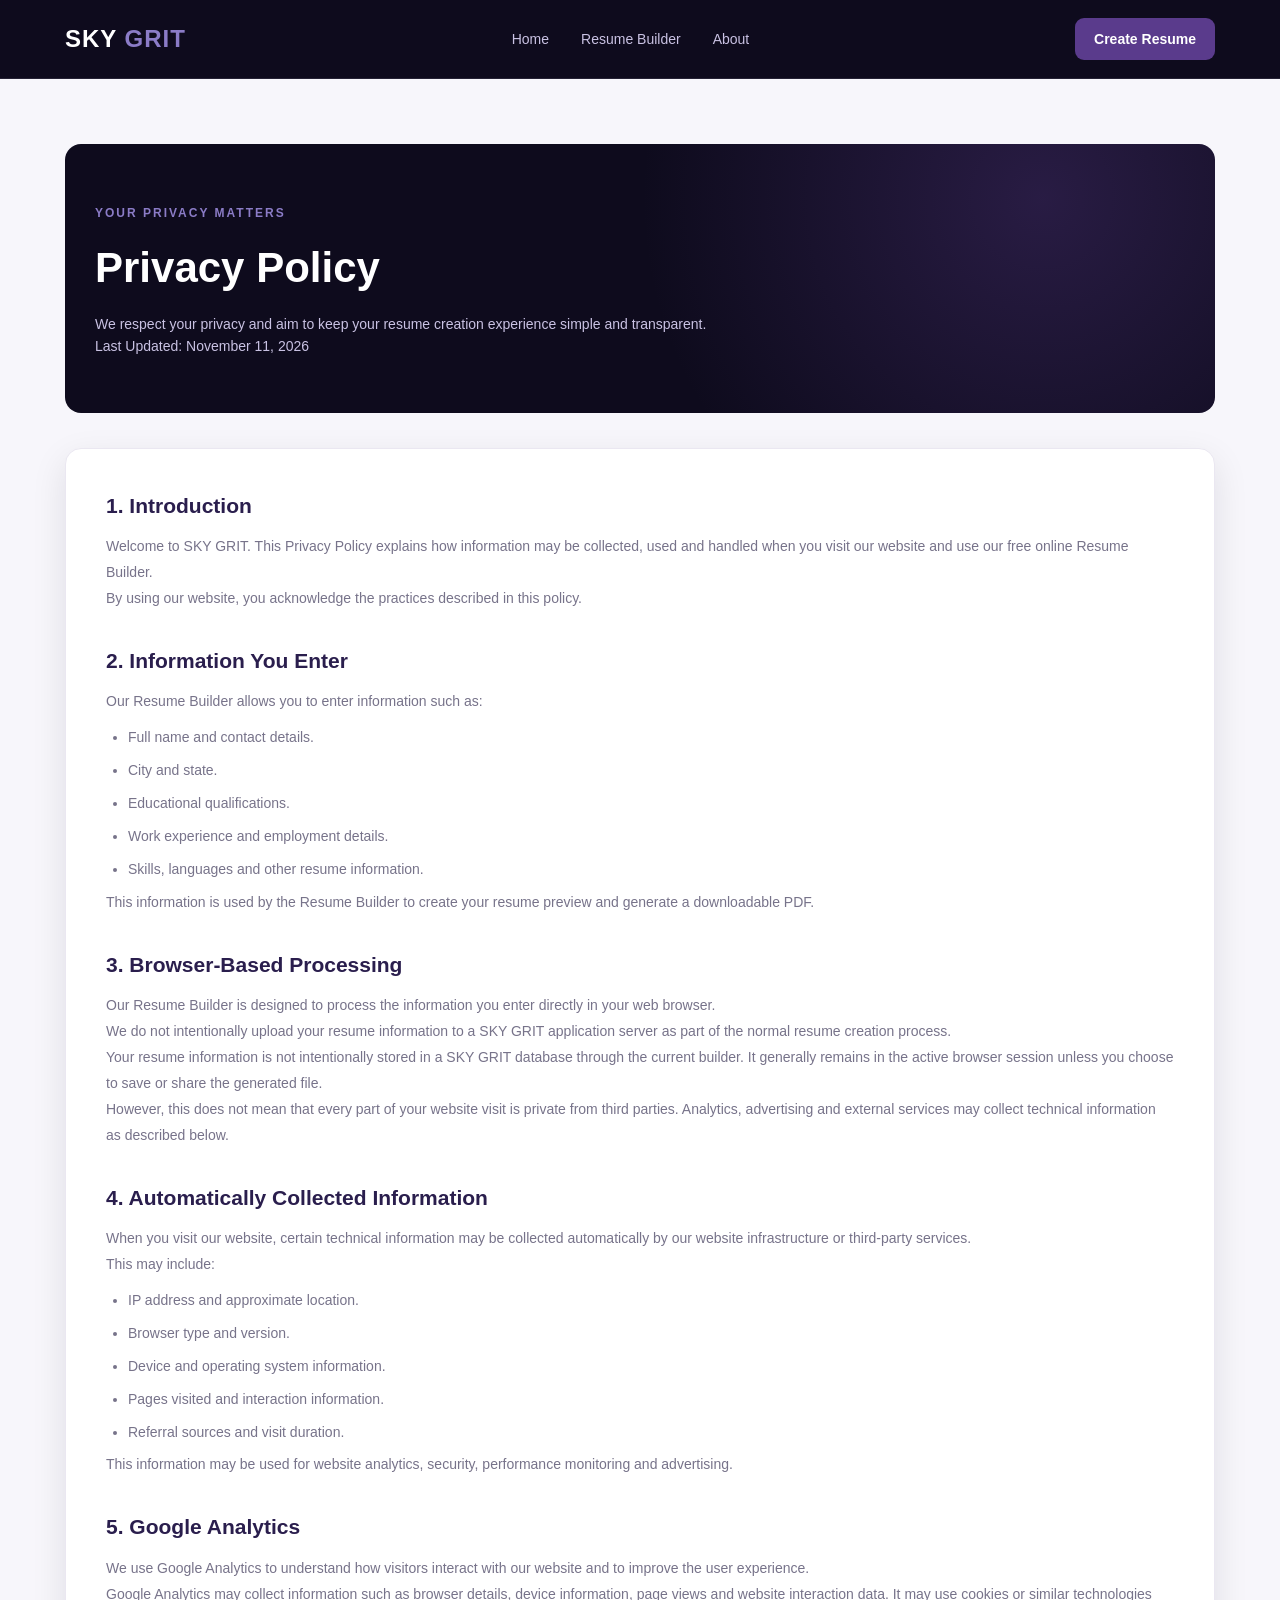
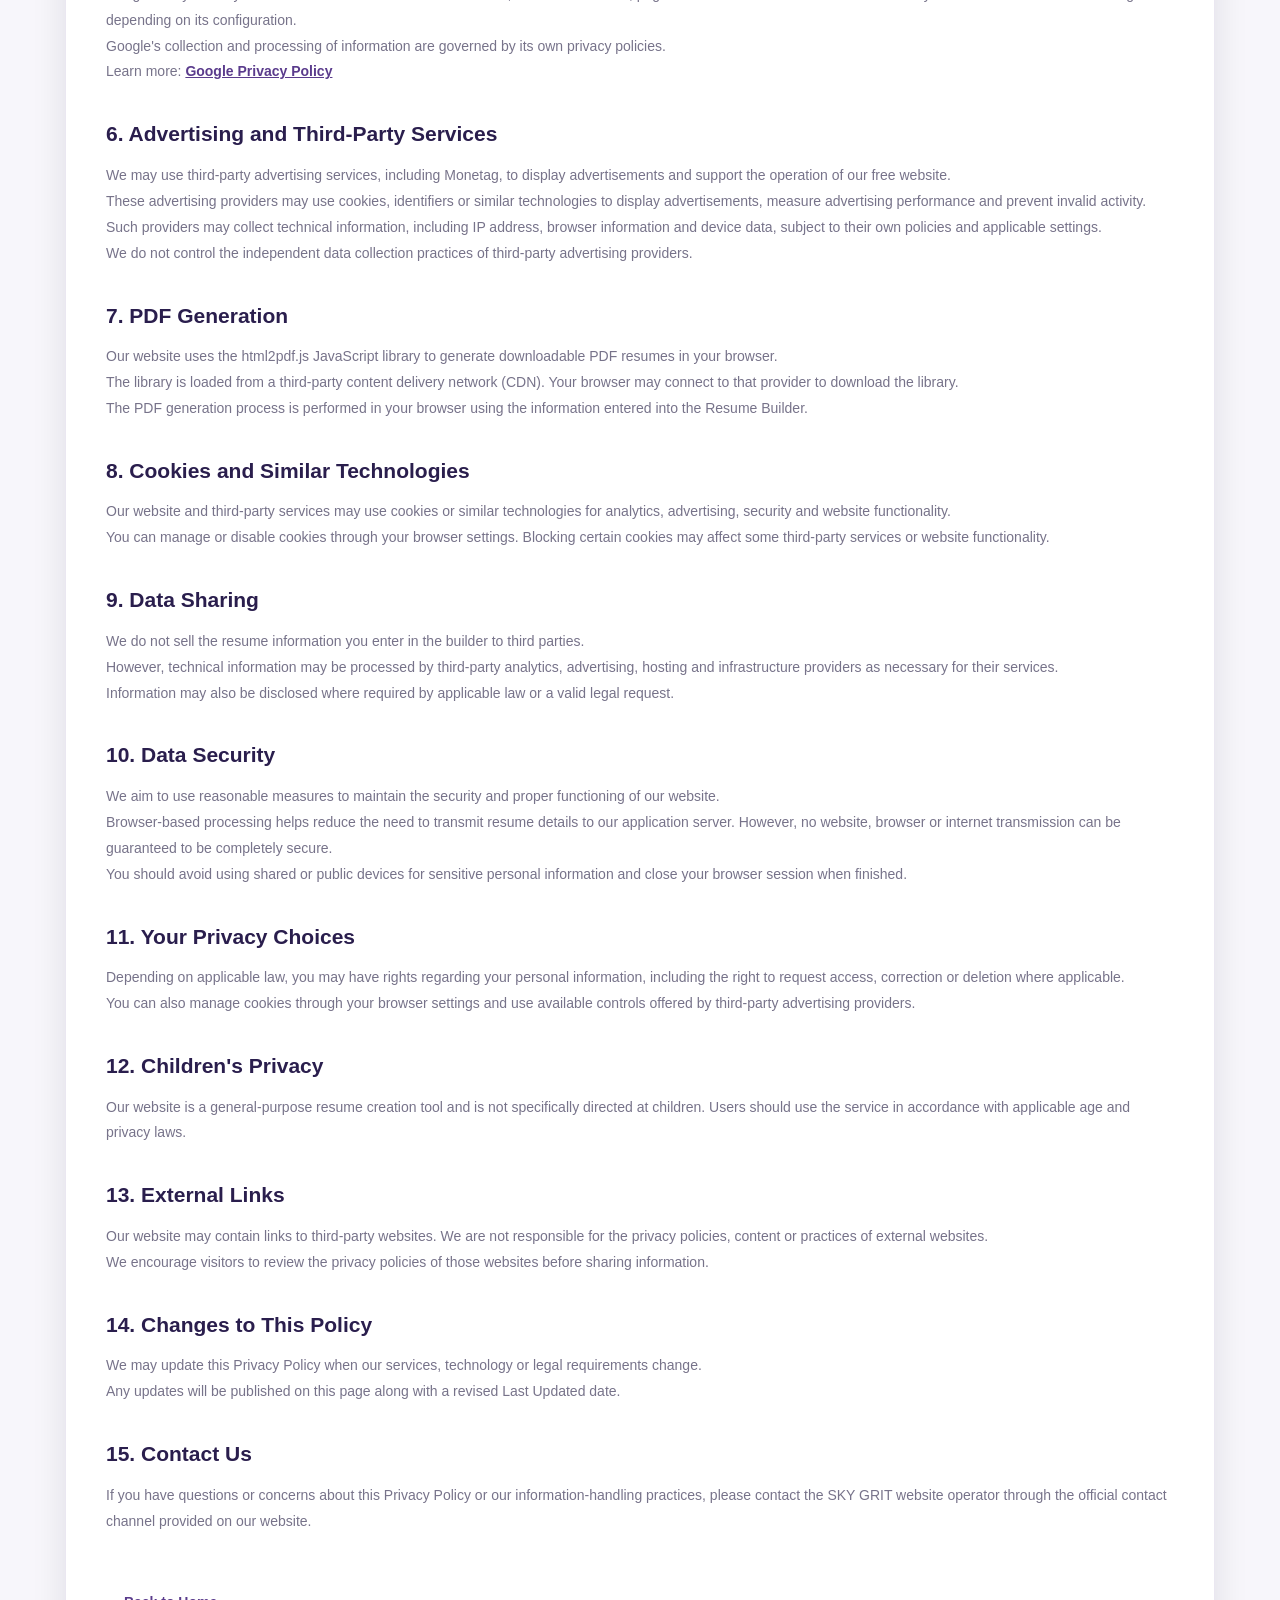
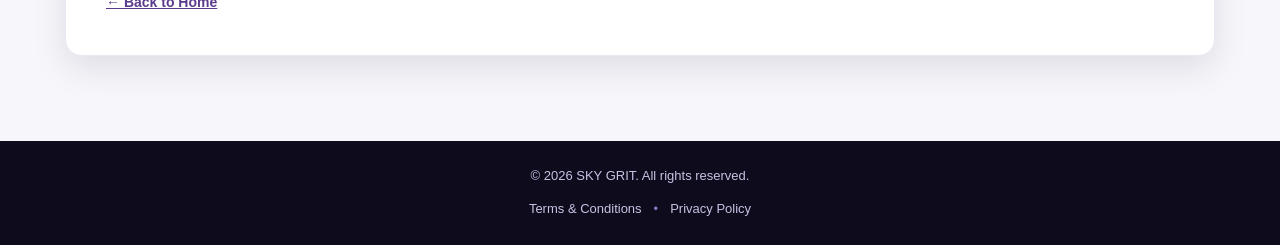
==== privacy.html @ 8a8e9490 "Make work experience optional and add legal pages" ====
<!DOCTYPE html>
<html lang="en">

<head>
    <meta charset="UTF-8">
    <meta name="viewport" content="width=device-width, initial-scale=1.0">

    <meta name="theme-color" content="#0E0B1D">

    <title>Privacy Policy | SKY GRIT Resume Builder</title>

    <meta name="description"
        content="Learn how SKY GRIT handles personal information, browser-based resume creation, analytics and advertising.">

    <link rel="stylesheet" href="style.css">
</head>

<body>

    <!-- Google Analytics -->
    <script async src="https://www.googletagmanager.com/gtag/js?id=G-S77244YH08"></script>
    <script>
        window.dataLayer = window.dataLayer || [];

        function gtag() {
            dataLayer.push(arguments);
        }

        gtag('js', new Date());
        gtag('config', 'G-S77244YH08');
    </script>

    <!-- Navigation -->
    <header class="navbar">

        <div class="container nav-content">

            <a href="index.html" class="logo">
                SKY <span>GRIT</span>
            </a>

            <nav>
                <a href="index.html#home">Home</a>
                <a href="index.html#builder">Resume Builder</a>
                <a href="index.html#about">About</a>
            </nav>

            <a href="index.html#builder" class="nav-button">
                Create Resume
            </a>

        </div>

    </header>

    <main class="legal-page">

        <div class="container">

            <div class="legal-header">

                <span class="eyebrow">YOUR PRIVACY MATTERS</span>

                <h1>Privacy Policy</h1>

                <p>
                    We respect your privacy and aim to keep
                    your resume creation experience simple
                    and transparent.
                </p>

                <p>Last Updated: November 11, 2026</p>

            </div>

            <div class="legal-content">

                <section>
                    <h2>1. Introduction</h2>

                    <p>
                        Welcome to SKY GRIT. This Privacy Policy
                        explains how information may be collected,
                        used and handled when you visit our website
                        and use our free online Resume Builder.
                    </p>

                    <p>
                        By using our website, you acknowledge
                        the practices described in this policy.
                    </p>
                </section>

                <section>
                    <h2>2. Information You Enter</h2>

                    <p>
                        Our Resume Builder allows you to enter
                        information such as:
                    </p>

                    <ul>
                        <li>Full name and contact details.</li>
                        <li>City and state.</li>
                        <li>Educational qualifications.</li>
                        <li>Work experience and employment details.</li>
                        <li>Skills, languages and other resume information.</li>
                    </ul>

                    <p>
                        This information is used by the Resume
                        Builder to create your resume preview
                        and generate a downloadable PDF.
                    </p>
                </section>

                <section>
                    <h2>3. Browser-Based Processing</h2>

                    <p>
                        Our Resume Builder is designed to process
                        the information you enter directly in
                        your web browser.
                    </p>

                    <p>
                        We do not intentionally upload your
                        resume information to a SKY GRIT
                        application server as part of the
                        normal resume creation process.
                    </p>

                    <p>
                        Your resume information is not
                        intentionally stored in a SKY GRIT
                        database through the current builder.
                        It generally remains in the active
                        browser session unless you choose
                        to save or share the generated file.
                    </p>

                    <p>
                        However, this does not mean that every
                        part of your website visit is private
                        from third parties. Analytics,
                        advertising and external services may
                        collect technical information as
                        described below.
                    </p>
                </section>

                <section>
                    <h2>4. Automatically Collected Information</h2>

                    <p>
                        When you visit our website, certain
                        technical information may be collected
                        automatically by our website infrastructure
                        or third-party services.
                    </p>

                    <p>This may include:</p>

                    <ul>
                        <li>IP address and approximate location.</li>
                        <li>Browser type and version.</li>
                        <li>Device and operating system information.</li>
                        <li>Pages visited and interaction information.</li>
                        <li>Referral sources and visit duration.</li>
                    </ul>

                    <p>
                        This information may be used for
                        website analytics, security,
                        performance monitoring and advertising.
                    </p>
                </section>

                <section>
                    <h2>5. Google Analytics</h2>

                    <p>
                        We use Google Analytics to understand
                        how visitors interact with our website
                        and to improve the user experience.
                    </p>

                    <p>
                        Google Analytics may collect information
                        such as browser details, device
                        information, page views and website
                        interaction data. It may use cookies
                        or similar technologies depending on
                        its configuration.
                    </p>

                    <p>
                        Google's collection and processing of
                        information are governed by its own
                        privacy policies.
                    </p>

                    <p>
                        Learn more:
                        <a href="https://policies.google.com/privacy"
                           target="_blank"
                           rel="noopener noreferrer">
                            Google Privacy Policy
                        </a>
                    </p>
                </section>

                <section>
                    <h2>6. Advertising and Third-Party Services</h2>

                    <p>
                        We may use third-party advertising
                        services, including Monetag, to display
                        advertisements and support the operation
                        of our free website.
                    </p>

                    <p>
                        These advertising providers may use
                        cookies, identifiers or similar
                        technologies to display advertisements,
                        measure advertising performance and
                        prevent invalid activity.
                    </p>

                    <p>
                        Such providers may collect technical
                        information, including IP address,
                        browser information and device data,
                        subject to their own policies and
                        applicable settings.
                    </p>

                    <p>
                        We do not control the independent
                        data collection practices of
                        third-party advertising providers.
                    </p>
                </section>

                <section>
                    <h2>7. PDF Generation</h2>

                    <p>
                        Our website uses the html2pdf.js
                        JavaScript library to generate
                        downloadable PDF resumes in your
                        browser.
                    </p>

                    <p>
                        The library is loaded from a
                        third-party content delivery network
                        (CDN). Your browser may connect to
                        that provider to download the library.
                    </p>

                    <p>
                        The PDF generation process is
                        performed in your browser using
                        the information entered into the
                        Resume Builder.
                    </p>
                </section>

                <section>
                    <h2>8. Cookies and Similar Technologies</h2>

                    <p>
                        Our website and third-party services
                        may use cookies or similar technologies
                        for analytics, advertising, security
                        and website functionality.
                    </p>

                    <p>
                        You can manage or disable cookies
                        through your browser settings.
                        Blocking certain cookies may affect
                        some third-party services or website
                        functionality.
                    </p>
                </section>

                <section>
                    <h2>9. Data Sharing</h2>

                    <p>
                        We do not sell the resume information
                        you enter in the builder to third
                        parties.
                    </p>

                    <p>
                        However, technical information may
                        be processed by third-party analytics,
                        advertising, hosting and infrastructure
                        providers as necessary for their
                        services.
                    </p>

                    <p>
                        Information may also be disclosed
                        where required by applicable law
                        or a valid legal request.
                    </p>
                </section>

                <section>
                    <h2>10. Data Security</h2>

                    <p>
                        We aim to use reasonable measures
                        to maintain the security and proper
                        functioning of our website.
                    </p>

                    <p>
                        Browser-based processing helps
                        reduce the need to transmit resume
                        details to our application server.
                        However, no website, browser or
                        internet transmission can be
                        guaranteed to be completely secure.
                    </p>

                    <p>
                        You should avoid using shared or
                        public devices for sensitive personal
                        information and close your browser
                        session when finished.
                    </p>
                </section>

                <section>
                    <h2>11. Your Privacy Choices</h2>

                    <p>
                        Depending on applicable law, you
                        may have rights regarding your
                        personal information, including
                        the right to request access,
                        correction or deletion where
                        applicable.
                    </p>

                    <p>
                        You can also manage cookies
                        through your browser settings
                        and use available controls offered
                        by third-party advertising providers.
                    </p>
                </section>

                <section>
                    <h2>12. Children's Privacy</h2>

                    <p>
                        Our website is a general-purpose
                        resume creation tool and is not
                        specifically directed at children.
                        Users should use the service in
                        accordance with applicable age
                        and privacy laws.
                    </p>
                </section>

                <section>
                    <h2>13. External Links</h2>

                    <p>
                        Our website may contain links to
                        third-party websites. We are not
                        responsible for the privacy policies,
                        content or practices of external
                        websites.
                    </p>

                    <p>
                        We encourage visitors to review
                        the privacy policies of those
                        websites before sharing information.
                    </p>
                </section>

                <section>
                    <h2>14. Changes to This Policy</h2>

                    <p>
                        We may update this Privacy Policy
                        when our services, technology or
                        legal requirements change.
                    </p>

                    <p>
                        Any updates will be published
                        on this page along with a revised
                        Last Updated date.
                    </p>
                </section>

                <section>
                    <h2>15. Contact Us</h2>

                    <p>
                        If you have questions or concerns
                        about this Privacy Policy or
                        our information-handling practices,
                        please contact the SKY GRIT
                        website operator through the
                        official contact channel provided
                        on our website.
                    </p>
                </section>

                <a href="index.html" class="legal-back">
                    ← Back to Home
                </a>

            </div>

        </div>

    </main>

    <!-- Footer -->
    <footer class="footer">

        <div class="container">

            <p>© 2026 SKY GRIT. All rights reserved.</p>

            <div class="footer-links">
                <a href="terms.html">Terms & Conditions</a>
                <span>•</span>
                <a href="privacy.html">Privacy Policy</a>
            </div>

        </div>

    </footer>

</body>
</html>
---- style.css ----
/* ========================================
   SKY GRIT - RESUME BUILDER
   Main Stylesheet
======================================== */

/* 1. Color Palette */
:root {
    --bg-dark: #0E0B1D;
    --bg-purple: #2A1E4D;
    --primary: #5A3B8C;
    --accent: #8B7CC7;
    --lavender: #C9C2E3;
    --slate: #3A3A52;

    --white: #FFFFFF;
    --light-bg: #F7F6FB;
    --text-dark: #201B32;
    --text-muted: #77738A;

    --radius: 16px;
    --shadow: 0 12px 35px rgba(14, 11, 29, 0.10);
}

/* 2. Global Reset */
* {
    margin: 0;
    padding: 0;
    box-sizing: border-box;
}

html {
    scroll-behavior: smooth;
    scroll-padding-top: 90px;
}

body {
    font-family: Arial, Helvetica, sans-serif;
    background: var(--white);
    color: var(--text-dark);
    line-height: 1.6;
}

a {
    text-decoration: none;
    color: inherit;
}

.container {
    width: min(1150px, 90%);
    margin: 0 auto;
}

/* 3. Navigation */
.navbar {
    width: 100%;
    background: var(--bg-dark);
    color: var(--white);
    padding: 18px 0;
    position: sticky;
    top: 0;
    z-index: 100;
    border-bottom: 1px solid rgba(201, 194, 227, 0.12);
}

.nav-content {
    display: flex;
    justify-content: space-between;
    align-items: center;
    gap: 25px;
}

.logo {
    font-size: 24px;
    font-weight: 800;
    letter-spacing: 1px;
    color: var(--white);
}

.logo span {
    color: var(--accent);
}

.nav-content nav {
    display: flex;
    align-items: center;
    gap: 32px;
}

.nav-content nav a {
    color: var(--lavender);
    font-size: 14px;
    transition: color 0.3s ease;
}

.nav-content nav a:hover {
    color: var(--white);
}

.nav-button {
    background: var(--primary);
    color: var(--white);
    padding: 10px 19px;
    border-radius: 9px;
    font-size: 14px;
    font-weight: 600;
    transition: 0.3s ease;
}

.nav-button:hover {
    background: var(--accent);
    transform: translateY(-2px);
}

/* 4. Hero Section */
.hero {
    background:
        radial-gradient(circle at 85% 20%,
            rgba(90, 59, 140, 0.35),
            transparent 35%),
        var(--bg-dark);

    color: var(--white);
    padding: 100px 0;
    overflow: hidden;
}

.hero-content {
    display: grid;
    grid-template-columns: 1.2fr 0.8fr;
    align-items: center;
    gap: 70px;
}

.eyebrow {
    display: inline-block;
    color: var(--accent);
    font-size: 12px;
    font-weight: 700;
    letter-spacing: 2px;
    margin-bottom: 18px;
}

.hero-text h1 {
    font-size: clamp(38px, 5vw, 60px);
    line-height: 1.12;
    letter-spacing: -1.5px;
    margin-bottom: 22px;
}

.hero-text h1 span {
    display: block;
    color: var(--accent);
}

.hero-text p {
    max-width: 510px;
    color: var(--lavender);
    font-size: 16px;
    margin-bottom: 32px;
}

.primary-button {
    display: inline-block;
    background: var(--primary);
    color: var(--white);
    padding: 14px 25px;
    border-radius: 10px;
    font-size: 15px;
    font-weight: 700;
    transition: 0.3s ease;
}

.primary-button:hover {
    background: var(--accent);
    transform: translateY(-3px);
    box-shadow: 0 10px 25px rgba(139, 124, 199, 0.25);
}

.hero-note {
    margin-top: 22px;
    color: var(--lavender);
    font-size: 13px;
}

/* 5. Resume Preview Illustration */
.hero-visual {
    display: flex;
    justify-content: center;
    align-items: center;
    perspective: 1000px;
}

.resume-placeholder {
    width: 290px;
    min-height: 365px;
    background: var(--white);
    border-radius: 8px;
    padding: 35px 28px;
    box-shadow: 0 25px 65px rgba(0, 0, 0, 0.35);
    transform: rotate(3deg);
    transition: transform 0.4s ease;
}

.resume-placeholder:hover {
    transform: rotate(0deg) translateY(-8px);
}

.resume-top {
    width: 75px;
    height: 9px;
    background: var(--primary);
    border-radius: 10px;
    margin-bottom: 25px;
}

.resume-line {
    height: 7px;
    background: #E8E5EF;
    border-radius: 10px;
    margin-bottom: 12px;
}

.resume-line.long {
    width: 100%;
}

.resume-line.medium {
    width: 70%;
}

.resume-line.short {
    width: 45%;
}

.resume-divider {
    height: 1px;
    background: #DDD9E8;
    margin: 24px 0;
}


/* ========================================
   6. BUILDER SECTION
======================================== */

.builder-section {
    background: var(--light-bg);
    padding: 90px 0;
}

.section-heading {
    text-align: center;
    margin-bottom: 45px;
}

.section-heading h2 {
    font-size: 36px;
    color: var(--bg-dark);
    margin-bottom: 10px;
}

.section-heading p {
    color: var(--text-muted);
}

/* Main Builder Container */

.builder-placeholder {
    display: block;
    width: 100%;
    max-width: 950px;
    min-height: auto;
    margin: 0 auto;
    padding: 40px;
    background: var(--white);
    border: 1px solid #EAE7F1;
    border-radius: var(--radius);
    box-shadow: var(--shadow);
    text-align: left;
}

/* Form Heading */

.form-heading {
    text-align: center;
    margin-bottom: 35px;
}

.form-heading h3 {
    color: var(--bg-dark);
    font-size: 27px;
    margin-bottom: 8px;
}

.form-heading p {
    color: var(--text-muted);
    max-width: 100%;
}

/* Form Section Headings */

.form-section-title {
    color: var(--primary);
    font-size: 19px;
    border-bottom: 1px solid #E8E3F0;
    padding-bottom: 10px;
    margin: 35px 0 22px;
}

/* Form Grid */

.form-grid {
    display: grid;
    grid-template-columns: repeat(2, minmax(0, 1fr));
    gap: 20px;
}

/* Form Groups */

.form-group {
    display: flex;
    flex-direction: column;
    gap: 8px;
    min-width: 0;
}

.form-group label {
    color: var(--text-dark);
    font-size: 14px;
    font-weight: 600;
}

.form-group input:not([type="checkbox"]),
.form-group select,
.form-group textarea {
    width: 100%;
    padding: 13px 14px;
    border: 1px solid #DED9E9;
    border-radius: 9px;
    background: #FFFFFF;
    color: var(--text-dark);
    font-family: Arial, Helvetica, sans-serif;
    font-size: 14px;
    outline: none;
    transition: border-color 0.2s, box-shadow 0.2s;
}

.form-group input:focus,
.form-group select:focus,
.form-group textarea:focus {
    border-color: var(--accent);
    box-shadow: 0 0 0 3px rgba(139, 124, 199, 0.12);
}

.form-group textarea {
    resize: vertical;
}

.form-group small {
    color: var(--text-muted);
    font-size: 12px;
}

.full-width {
    grid-column: 1 / -1;
}

/* Dynamic Education and Experience Cards */

.dynamic-entry {
    padding: 22px;
    margin-bottom: 16px;
    background: #FAF9FC;
    border: 1px solid #E8E3F0;
    border-radius: 12px;
}

/* Add and Remove Buttons */

.secondary-button,
.remove-entry {
    display: inline-block;
    padding: 10px 16px;
    margin-top: 12px;
    border: 1px solid var(--primary);
    border-radius: 8px;
    background: #FFFFFF;
    color: var(--primary);
    font-size: 13px;
    font-weight: 600;
    cursor: pointer;
    transition: 0.2s ease;
}

.secondary-button:hover {
    background: #F0ECF8;
}

.remove-entry {
    border-color: #D9A0A0;
    color: #A33D3D;
}

.remove-entry:hover {
    background: #FFF0F0;
}

/* Language Options */

.language-options {
    display: flex;
    flex-wrap: wrap;
    gap: 16px;
}

.language-options label {
    display: flex;
    align-items: center;
    gap: 6px;
    color: var(--text-dark);
    font-size: 14px;
    font-weight: 400;
}

.language-options input[type="checkbox"] {
    accent-color: var(--primary);
}

/* Generate Button */

#resumeForm>.primary-button {
    margin-top: 35px;
    border: none;
    cursor: pointer;
}

/* Resume Preview */

.resume-preview {
    margin-top: 45px;
    padding: 25px;
    background: #F1EEF7;
    border: 1px solid #E8E3F0;
    border-radius: 14px;
}

.resume-preview[hidden] {
    display: none;
}

.resume-preview>h3 {
    color: var(--primary);
    margin-bottom: 20px;
    text-align: center;
}

/* Resume Paper */

.print-resume {
    width: 100%;
    max-width: 750px;
    min-height: 500px;
    margin: 0 auto;
    padding: 35px;
    background: #FFFFFF;
    color: #252033;
    border-radius: 5px;
    box-shadow: var(--shadow);
    overflow-wrap: anywhere;
}

.resume-header {
    border-bottom: 2px solid var(--primary);
    padding-bottom: 18px;
    margin-bottom: 22px;
}

.resume-header h1 {
    color: var(--bg-purple);
    font-size: 28px;
    margin-bottom: 8px;
}

.resume-header p {
    color: #555;
    font-size: 13px;
    margin: 3px 0;
}

.print-resume section {
    margin-top: 22px;
}

.print-resume section h2 {
    color: var(--primary);
    font-size: 17px;
    border-bottom: 1px solid #DDD7E9;
    padding-bottom: 6px;
    margin-bottom: 10px;
}

.print-resume h3 {
    color: var(--text-dark);
    font-size: 14px;
    margin: 10px 0 4px;
}

.print-resume p,
.print-resume li {
    color: #454050;
    font-size: 13px;
    line-height: 1.7;
}

.print-resume ul {
    padding-left: 20px;
}

.resume-entry {
    margin-bottom: 14px;
}

/* Download Button */

.resume-preview>.primary-button {
    display: block;
    width: fit-content;
    margin: 25px auto 0;
    border: none;
    cursor: pointer;
}

/* Builder Responsive Design */

@media (max-width: 650px) {

    .builder-section {
        padding: 65px 0;
    }

    .builder-placeholder {
        padding: 25px 18px;
    }

    .form-grid {
        grid-template-columns: 1fr;
    }

    .full-width {
        grid-column: auto;
    }

    .dynamic-entry {
        padding: 16px;
    }

    .form-heading h3 {
        font-size: 23px;
    }

    .form-section-title {
        font-size: 17px;
    }

    .print-resume {
        padding: 20px;
    }

    .resume-header h1 {
        font-size: 23px;
    }

    .language-options {
        gap: 12px;
    }

}


/* ========================================
   RESUME TEMPLATE SELECTOR
======================================== */

.template-options {
    display: grid;
    grid-template-columns: repeat(2, minmax(0, 1fr));
    gap: 20px;
    margin-top: 18px;
}

.template-card {
    position: relative;
    display: flex;
    flex-direction: column;
    align-items: center;
    gap: 9px;
    padding: 18px;
    background: #FFFFFF;
    border: 2px solid #E8E3F0;
    border-radius: 12px;
    cursor: pointer;
    transition: 0.2s ease;
}

.template-card:has(input:checked) {
    border-color: var(--accent);
    background: #F8F6FC;
    box-shadow: 0 5px 18px rgba(90, 59, 140, 0.10);
}

.template-card input {
    accent-color: var(--primary);
}

.template-card strong {
    color: var(--bg-purple);
    font-size: 15px;
}

.template-card small {
    color: var(--text-muted);
    font-size: 12px;
}

.template-design {
    width: 145px;
    height: 185px;
    padding: 16px 12px;
    background: #FFFFFF;
    border: 1px solid #E4E0EA;
    box-shadow: 0 5px 15px rgba(14, 11, 29, 0.08);
    overflow: hidden;
}

.template-mini-header {
    width: 70%;
    height: 10px;
    background: var(--primary);
    margin-bottom: 12px;
}

.template-mini-line {
    width: 100%;
    height: 4px;
    background: #DED9E9;
    margin: 7px 0;
}

.template-mini-line.short {
    width: 60%;
}

.template-mini-heading {
    color: var(--primary);
    font-size: 7px;
    font-weight: bold;
    margin-top: 12px;
}

.modern-design {
    display: flex;
    padding: 0;
}

.modern-mini-sidebar {
    width: 32%;
    height: 100%;
    background: var(--bg-purple);
}

.modern-mini-content {
    flex: 1;
    padding: 14px 9px;
    min-width: 0;
}

.modern-mini-content .template-mini-header {
    background: var(--accent);
    width: 85%;
}

@media (max-width: 450px) {
    .template-options {
        grid-template-columns: 1fr;
    }
}

/* 7. About Section */
.about-section {
    background: var(--white);
    padding: 75px 0;
    text-align: center;
}

.about-section h2 {
    color: var(--bg-dark);
    font-size: 30px;
    margin-bottom: 12px;
}

.about-section p {
    color: var(--text-muted);
    max-width: 550px;
    margin: 0 auto;
}

/* 8. Footer */
.footer {
    background: var(--bg-dark);
    color: var(--lavender);
    text-align: center;
    padding: 25px 0;
    font-size: 13px;
}

/* 9. Tablet Responsive */
@media (max-width: 900px) {
    .hero {
        padding: 75px 0;
    }

    .hero-content {
        gap: 35px;
    }

    .nav-content nav {
        gap: 18px;
    }

    .hero-text h1 {
        font-size: 43px;
    }

    .resume-placeholder {
        width: 250px;
    }
}

/* 10. Mobile Responsive */
@media (max-width: 650px) {
    .navbar {
        padding: 15px 0;
    }

    .nav-content {
        flex-wrap: wrap;
        justify-content: center;
        gap: 14px;
    }

    .logo {
        width: 100%;
        text-align: center;
    }

    .nav-content nav {
        gap: 17px;
    }

    .nav-content nav a {
        font-size: 12px;
    }

    .nav-button {
        display: none;
    }

    .hero {
        padding: 65px 0;
    }

    .hero-content {
        grid-template-columns: 1fr;
        text-align: center;
    }

    .hero-text p {
        margin-left: auto;
        margin-right: auto;
    }

    .hero-text h1 {
        font-size: 39px;
    }

    .hero-visual {
        margin-top: 25px;
    }

    .resume-placeholder {
        width: 240px;
        min-height: 320px;
    }

    .builder-section {
        padding: 65px 0;
    }

    .section-heading h2 {
        font-size: 29px;
    }

    .builder-placeholder {
        padding: 25px 18px;
    }
}

/* 11. Small Mobile */
@media (max-width: 380px) {
    .nav-content nav {
        gap: 12px;
    }

    .nav-content nav a {
        font-size: 11px;
    }

    .hero-text h1 {
        font-size: 33px;
    }
}

/* 12. Reduced Motion Accessibility */
@media (prefers-reduced-motion: reduce) {

    *,
    *::before,
    *::after {
        scroll-behavior: auto !important;
        transition-duration: 0.01ms !important;
        animation-duration: 0.01ms !important;
    }
}

/* ========================================
   RESUME PDF TEMPLATES
======================================== */

.print-resume {
    font-family: Arial, Helvetica, sans-serif;
    background: #FFFFFF;
    color: #252033;
}

.print-resume.resume-modern {
    border-left: none;
    padding-left: 28px;
}

.print-resume.resume-modern .resume-header {
    border-bottom-color: #8B7CC7;
}

.print-resume.resume-modern .resume-header h1 {
    color: #2A1E4D;
}

.print-resume.resume-modern section h2 {
    color: #2A1E4D;
    border-bottom-color: #8B7CC7;
}

.print-resume section,
.print-resume .resume-entry {
    break-inside: avoid;
}

#downloadResume:disabled {
    opacity: 0.65;
    cursor: wait;
}

/* ========================================
   SKY GRIT - IMPROVED RESUME LAYOUT
======================================== */

/* Resume Paper - A4 Layout */

.print-resume {
    width: 186mm;
    max-width: 100%;
    min-height: auto;
    margin: 0 auto;
    padding: 10mm;

    box-sizing: border-box;

    background: #FFFFFF;
    color: #252033;

    font-family: Arial, Helvetica, sans-serif;
    font-size: 12px;
    line-height: 1.55;

    overflow-wrap: anywhere;
}

/* Personal Information */

.print-resume .resume-header {
    text-align: center;

    padding-bottom: 20px;
    margin-bottom: 25px;

    border-bottom: 2px solid #5A3B8C;
}

.print-resume .resume-header h1 {
    color: #2A1E4D;

    font-size: 29px;
    font-weight: 700;

    letter-spacing: 0.5px;
    text-transform: uppercase;

    margin-bottom: 10px;
}

.print-resume .resume-header p {
    color: #555064;
    font-size: 12px;
    line-height: 1.7;

    margin: 3px 0;
}

/* Resume Sections */

.print-resume section {
    margin-top: 24px;
    break-inside: auto;
}

.print-resume section h2 {
    color: #5A3B8C;

    font-size: 16px;
    font-weight: 700;

    letter-spacing: 0.7px;
    text-transform: uppercase;

    padding-bottom: 7px;
    margin-bottom: 13px;

    border-bottom: 1px solid #C9C2E3;
}

/* Professional Summary */

.print-resume .resume-summary {
    margin-top: 0;
}

.print-resume .resume-summary p {
    color: #454050;

    font-size: 13px;
    line-height: 1.85;

    text-align: justify;
}

/* Education and Experience */

.print-resume .resume-entry {
    margin-bottom: 18px;
    padding-left: 12px;

    border-left: 2px solid #C9C2E3;

    break-inside: avoid;
}

.print-resume .resume-entry h3 {
    color: #2A1E4D;

    font-size: 14px;
    font-weight: 700;

    margin: 0 0 5px;
}

.print-resume .resume-entry p {
    color: #454050;

    font-size: 12.5px;
    line-height: 1.7;

    margin: 3px 0;
}

.print-resume .entry-meta {
    color: #777777;
    font-size: 12px;
}

.print-resume .entry-label {
    color: #252033;
    font-weight: 700;
    font-size: 11.5px;
    text-transform: uppercase;
    letter-spacing: 0.3px;
}

.print-resume .entry-sub {
    margin-top: 4px;
}
/* Skills - One Below Another */

.print-resume .resume-skills {
    list-style: none;
    padding: 0;
    margin: 0;
    display: flex;
    flex-wrap: wrap;
    gap: 8px;
}

.print-resume .resume-skills li {
    padding: 4px 12px;
    background: #F0EEF8;
    border: 1px solid #C9C2E3;
    border-radius: 4px;
    color: #2A1E4D;
    font-size: 12px;
    font-weight: 600;
}

.print-resume .resume-skills li::before {
    display: none;
}

/* Languages */

.print-resume .resume-languages {
    margin-top: 24px;
}

/* Modern Template */

.print-resume.resume-modern {
    border-left: none;
    padding-left: 12mm;
}

.print-resume.resume-modern .resume-header {
    border-bottom-color: #8B7CC7;
}

.print-resume.resume-modern section h2 {
    color: #2A1E4D;
    border-bottom-color: #8B7CC7;
}

/* PDF Page Layout */

/* ATS Template */
.print-resume.resume-ats {
    font-family: "Times New Roman", Times, serif;
    font-size: 12.5px;
    color: #000000;
    background: #ffffff;
    border: none;
    padding: 12mm 14mm;
    line-height: 1.7;
}

.print-resume.resume-ats .resume-header {
    text-align: left;
    border-bottom: 1px solid #000000;
    padding-bottom: 10px;
    margin-bottom: 14px;
}

.print-resume.resume-ats .resume-header h1 {
    font-size: 20px;
    font-weight: bold;
    color: #000000;
    text-transform: uppercase;
    letter-spacing: 0;
    margin-bottom: 4px;
}

.print-resume.resume-ats .resume-header p {
    font-size: 11px;
    color: #000000;
}

.print-resume.resume-ats section {
    margin-top: 18px;
}

.print-resume.resume-ats section h2 {
    font-size: 12px;
    font-weight: bold;
    color: #000000;
    text-transform: uppercase;
    letter-spacing: 0.5px;
    border-bottom: 1px solid #000000;
    padding-bottom: 3px;
    margin-bottom: 8px;
}

.print-resume.resume-ats .resume-entry {
    border-left: none;
    padding-left: 0;
    margin-bottom: 12px;
}

.print-resume.resume-ats .entry-label {
    color: #000000;
    font-weight: bold;
    font-size: 12px;
    text-transform: none;
    letter-spacing: 0;
}

.print-resume.resume-ats .entry-meta {
    color: #000000;
    font-size: 12px;
}

.print-resume.resume-ats .detail-label {
    color: #000000;
    font-weight: bold;
    font-size: 11px;
    text-transform: uppercase;
    letter-spacing: 0;
}

.print-resume.resume-ats .detail-value {
    color: #000000;
    font-size: 12px;
}

.print-resume.resume-ats .personal-details-grid {
    gap: 8px 20px;
}

.print-resume.resume-ats .resume-skills {
    display: block;
}

.print-resume.resume-ats .resume-skills li {
    display: inline;
    background: none;
    border: none;
    padding: 0;
    font-size: 12px;
    color: #000000;
    font-weight: normal;
}

.print-resume.resume-ats .resume-skills li::after {
    content: " | ";
}

.print-resume.resume-ats .resume-skills li:last-child::after {
    content: "";
}

/* ATS template card preview */
.ats-design {
    background: #ffffff;
    border: 1px solid #cccccc;
    padding: 12px 10px;
}

.ats-mini-name {
    height: 8px;
    width: 70%;
    background: #222222;
    border-radius: 1px;
    margin-bottom: 5px;
}

.ats-mini-contact {
    height: 4px;
    width: 90%;
    background: #888888;
    border-radius: 1px;
    margin-bottom: 6px;
}

.ats-mini-divider {
    height: 1px;
    background: #000000;
    margin-bottom: 6px;
}

@media print {

    .print-resume {
        width: 186mm;
        min-height: auto;
        box-shadow: none;
        border-radius: 0;
    }

    .print-resume section,
    .print-resume .resume-entry {
        page-break-inside: avoid;
    }

}

/* Mobile Resume Preview */

@media (max-width: 650px) {

    .print-resume {
        width: 100%;
         min-height: unset;
        padding: 20px;
    }

    .print-resume .resume-header h1 {
        font-size: 23px;
    }

    .print-resume section h2 {
        font-size: 15px;
    }

}
/* ========================================
   FORM - SEARCH AND SKILL SELECTION
======================================== */

/* State search field */

#stateSearch {
    width: 100%;
    padding: 12px 14px;
    margin-bottom: 8px;
    border: 1px solid #DED9E9;
    border-radius: 9px;
    background: #FFFFFF;
    color: var(--text-dark);
    font-size: 14px;
    outline: none;
}

#stateSearch:focus {
    border-color: var(--accent);
    box-shadow: 0 0 0 3px rgba(139, 124, 199, 0.12);
}

/* Skill selection */

.skill-options {
    display: grid;
    grid-template-columns: repeat(2, minmax(0, 1fr));
    gap: 10px;
    margin-top: 12px;
}

.skill-option {
    display: flex;
    align-items: center;
    gap: 9px;
    padding: 11px 12px;
    border: 1px solid #E5E0EF;
    border-radius: 9px;
    background: #FFFFFF;
    color: var(--text-dark);
    font-size: 13px;
    cursor: pointer;
    transition: 0.2s ease;
}

.skill-option:has(input:checked) {
    border-color: var(--primary);
    background: #F4F0FA;
    color: var(--bg-purple);
    font-weight: 600;
}

.skill-option input {
    accent-color: var(--primary);
}

.custom-skill-group {
    margin-top: 22px;
}

.edu-other-qualification[hidden] {
    display: none;
}

/* Mobile skill selection */

@media (max-width: 500px) {
    .skill-options {
        grid-template-columns: 1fr;
    }
}


/* ========================================
   RESUME - BETTER VISUAL HIERARCHY
======================================== */

.print-resume {
    display: block;
    min-height: auto;
    box-sizing: border-box;
}

/* Stronger section separation */

.print-resume section {
    margin-top: 22px;
}

.print-resume section h2 {
    display: flex;
    align-items: center;
    gap: 10px;
    letter-spacing: 0.8px;
}

/* Highlight important personal details */

.print-resume .resume-header {
    padding-bottom: 22px;
    margin-bottom: 22px;
}

.print-resume .resume-header h1 {
    font-size: 29px;
    letter-spacing: 1px;
}

/* Make summary easier to read */

.print-resume .resume-summary p {
    line-height: 1.8;
    text-align: left;
}

/* Clean skill list */

.print-resume .resume-skills li {
    padding-left: 20px;
    margin-bottom: 8px;
}

/* Keep the resume paper clean */

.print-resume {
    border-radius: 3px;
    box-shadow: 0 5px 25px rgba(14, 11, 29, 0.08);
}

@media print {
    .print-resume {
        box-shadow: none;
    }
}
/* ========================================
   SEARCHABLE STATE / UT DROPDOWN
======================================== */

.state-dropdown {
    position: relative;
    width: 100%;
}

#stateSearch {
    width: 100%;
    padding: 12px 14px;
    border: 1px solid #DED9E9;
    border-radius: 9px;
    background: #FFFFFF;
    color: var(--text-dark);
    font-size: 14px;
    outline: none;
}

#stateSearch:focus {
    border-color: var(--accent);
    box-shadow: 0 0 0 3px rgba(139, 124, 199, 0.12);
}

.state-options {
    position: absolute;
    top: calc(100% + 5px);
    left: 0;
    right: 0;
    z-index: 100;
    max-height: 230px;
    overflow-y: auto;
    padding: 5px;
    background: #FFFFFF;
    border: 1px solid #DED9E9;
    border-radius: 10px;
    box-shadow: 0 8px 25px rgba(14, 11, 29, 0.13);
}

.state-options[hidden] {
    display: none;
}

.state-option {
    display: block;
    width: 100%;
    padding: 10px 12px;
    border: none;
    border-radius: 6px;
    background: transparent;
    color: #252033;
    text-align: left;
    font-size: 14px;
    cursor: pointer;
}

.state-option:hover {
    background: #F2EEF9;
    color: #5A3B8C;
}

.state-no-result {
    padding: 12px;
    color: #777;
    font-size: 13px;
}


/* ========================================
   SKILL SELECTION COUNT
======================================== */

#skillCount {
    display: block;
    margin: 6px 0 12px;
    color: #777084;
    font-size: 12px;
}


/* ========================================
   MODERN RESUME TEMPLATE
======================================== */

.print-resume.resume-modern {
    border-left: 7px solid #2A1E4D;
    padding-left: 12mm;
    overflow: hidden;
}

.print-resume.resume-modern .resume-header {
    padding: 22px;
    background: #2A1E4D;
    border-bottom: 3px solid #8B7CC7;
    text-align: left;
}

.print-resume.resume-modern .resume-header h1 {
    color: #FFFFFF;
}

.print-resume.resume-modern .resume-header p {
    color: #E5DFF5;
}

.print-resume.resume-modern section h2 {
    color: #2A1E4D;
    border-bottom: 2px solid #8B7CC7;
}

.print-resume.resume-modern .resume-entry {
    border-left-color: #8B7CC7;
}
/* ========================================
   FINAL A4 RESUME PREVIEW
======================================== */

/* Preview area */
#resumePreview {
    width: 100%;
    overflow: hidden;
}

#resumeContent {
    width: 100%;
    overflow-x: auto;
    padding: 15px 0;
    background: #F1F0F5;
    border-radius: 8px;
}

/* Actual A4 paper: 210mm x 297mm */
#resumeContent .print-resume {
    width: 210mm !important;
    min-width: 210mm !important;
    max-width: none !important;

    min-height: auto !important;
    height: auto !important;
    max-height: none !important;

    margin: 0 auto !important;
    padding: 12mm !important;

    box-sizing: border-box !important;

    overflow: visible !important;
    background: #FFFFFF !important;
    color: #252033;

    box-shadow: 0 4px 22px rgba(14, 11, 29, 0.14);
    border-radius: 0 !important;
}
/* Keep resume sections compact enough for one page */
#resumeContent .print-resume section {
    margin-top: 15px;
}

#resumeContent .print-resume .resume-header {
    margin-bottom: 16px;
    padding-bottom: 14px;
}

#resumeContent .print-resume .resume-summary p {
    line-height: 1.55;
}

#resumeContent .print-resume .resume-entry {
    margin-bottom: 10px;
}

#resumeContent .print-resume .resume-skills li {
    margin-bottom: 5px;
}

/* Mobile: keep the real A4 paper size and allow horizontal scrolling */
@media (max-width: 650px) {
    #resumeContent .print-resume {
        width: 210mm !important;
        min-width: 210mm !important;
        height: auto !important;
        min-height: auto !important;
        padding: 12mm !important;
    }
}

/* Radio options in form */
.radio-options {
    display: flex;
    flex-wrap: wrap;
    gap: 10px;
    margin-top: 6px;
}

.radio-option {
    display: flex;
    align-items: center;
    gap: 6px;
    padding: 7px 14px;
    background: var(--light-bg);
    border: 1.5px solid #E0DBF0;
    border-radius: 8px;
    font-size: 13px;
    cursor: pointer;
    transition: 0.2s ease;
    user-select: none;
}

.radio-option:has(input:checked) {
    background: #EDE9F8;
    border-color: var(--primary);
    color: var(--primary);
    font-weight: 600;
}

.radio-option input[type="radio"] {
    accent-color: var(--primary);
}

/* Personal details grid in resume */
.personal-details-grid {
    display: grid;
    grid-template-columns: repeat(2, 1fr);
    gap: 10px 20px;
}

.detail-item {
    display: flex;
    flex-direction: column;
    gap: 2px;
}

.detail-label {
    font-size: 11px;
    color: #252033;
    font-weight: 700;
    text-transform: uppercase;
    letter-spacing: 0.4px;
}

.detail-value {
    font-size: 13px;
    color: #252033;
    font-weight: 500;
}

/* ========================================
   MODERN TEMPLATE CARD - MATCH ACTUAL RESUME
======================================== */

.modern-design {
    display: flex;
    padding: 0;
    position: relative;
    overflow: hidden;
}

.modern-mini-border {
    width: 5px;
    flex-shrink: 0;
    height: 100%;
    background: #2A1E4D;
}

.modern-mini-content {
    flex: 1;
    min-width: 0;
    padding: 10px 8px;
}

.modern-mini-header {
    width: 100%;
    height: 38px;
    background: #2A1E4D;
    border-bottom: 3px solid #8B7CC7;
    padding: 8px;
    margin-bottom: 9px;
}

.modern-mini-name {
    width: 55%;
    height: 5px;
    background: #FFFFFF;
    margin-bottom: 5px;
}

.modern-mini-contact {
    width: 80%;
    height: 3px;
    background: #E5DFF5;
}

.modern-design .template-mini-heading {
    margin-top: 9px;
    font-size: 6px;
    color: #2A1E4D;
}

.modern-design .template-mini-line {
    height: 3px;
    margin: 5px 0;
}

/* ========================================
   LEGAL PAGES - TERMS & PRIVACY
======================================== */

.footer-links {
    display: flex;
    justify-content: center;
    align-items: center;
    flex-wrap: wrap;
    gap: 12px;
    margin-top: 12px;
}

.footer-links a {
    color: var(--lavender);
    transition: color 0.3s ease;
}

.footer-links a:hover {
    color: var(--white);
}

.footer-links span {
    color: var(--accent);
}

.legal-page {
    min-height: 75vh;
    padding: 65px 0 85px;
    background: var(--light-bg);
}

.legal-header {
    background:
        radial-gradient(
            circle at 85% 20%,
            rgba(90, 59, 140, 0.35),
            transparent 40%
        ),
        var(--bg-dark);

    color: var(--white);
    padding: 55px 30px;
    border-radius: var(--radius);
    margin-bottom: 35px;
}

.legal-header .eyebrow {
    margin-bottom: 10px;
}

.legal-header h1 {
    font-size: clamp(30px, 5vw, 42px);
    margin-bottom: 12px;
}

.legal-header p {
    color: var(--lavender);
    font-size: 14px;
}

.legal-content {
    background: var(--white);
    border: 1px solid #EAE7F1;
    border-radius: var(--radius);
    padding: 40px;
    box-shadow: var(--shadow);
}

.legal-content section {
    margin-bottom: 32px;
}

.legal-content section:last-child {
    margin-bottom: 0;
}

.legal-content h2 {
    color: var(--bg-purple);
    font-size: 21px;
    margin-bottom: 12px;
}

.legal-content p,
.legal-content li {
    color: var(--text-muted);
    font-size: 14px;
    line-height: 1.85;
}

.legal-content ul {
    padding-left: 22px;
    margin-top: 10px;
}

.legal-content li {
    margin-bottom: 7px;
}

.legal-content a {
    color: var(--primary);
    font-weight: 600;
    text-decoration: underline;
}

.legal-back {
    display: inline-block;
    margin-top: 25px;
    color: var(--primary);
    font-size: 14px;
    font-weight: 700;
}

@media (max-width: 650px) {

    .legal-page {
        padding: 40px 0 60px;
    }

    .legal-header {
        padding: 35px 22px;
    }

    .legal-content {
        padding: 25px 20px;
    }

    .legal-content h2 {
        font-size: 19px;
    }

}
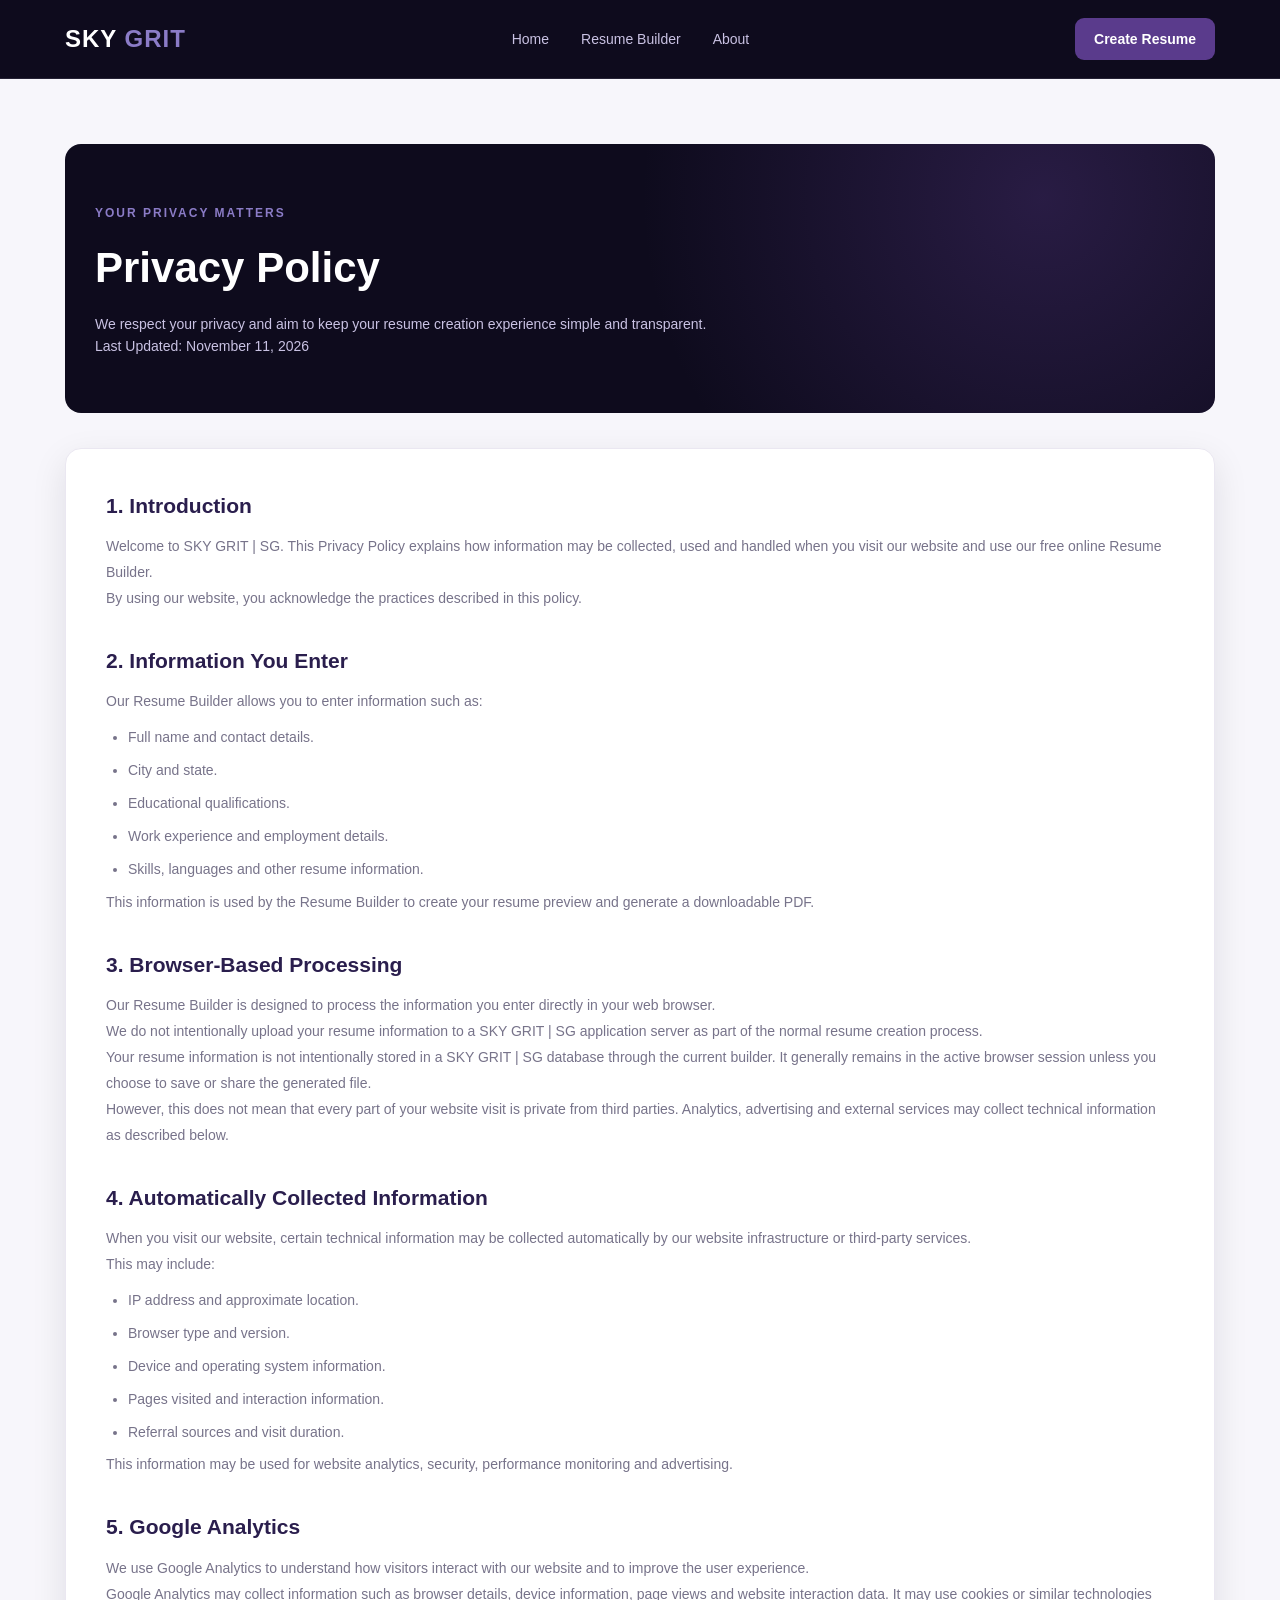
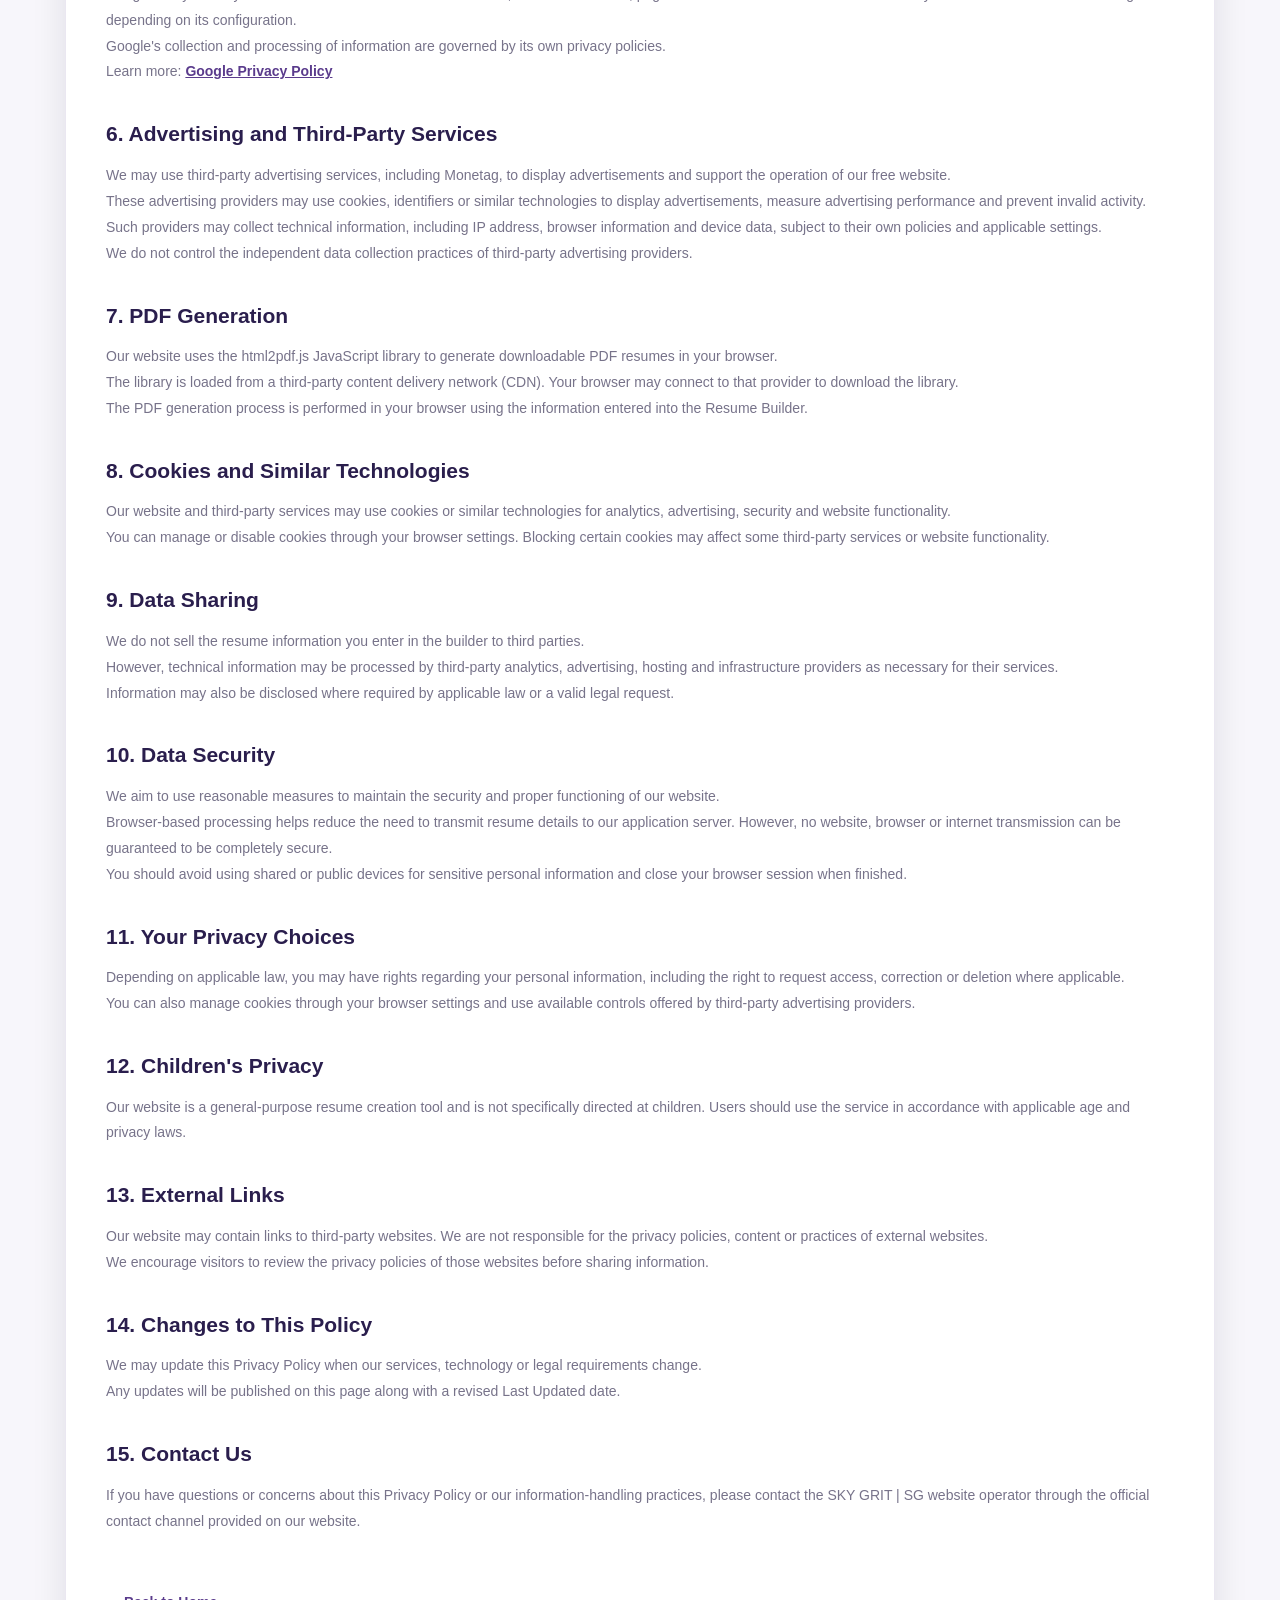
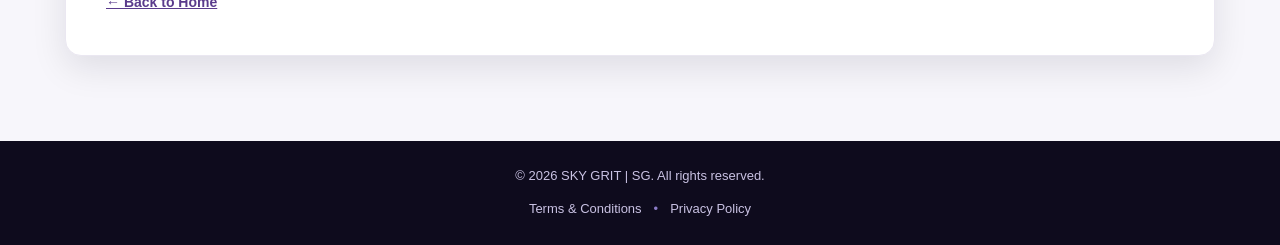
==== commit aa2c01d4: "brand: SKY GRIT | SG consistency across all pages" ====
--- a/privacy.html
+++ b/privacy.html
@@ -1,4 +1,3 @@
-
 <!DOCTYPE html>
 <html lang="en">
 
@@ -8,11 +7,12 @@
 
     <meta name="theme-color" content="#0E0B1D">
 
-    <title>Privacy Policy | SKY GRIT Resume Builder</title>
+    <title>Privacy Policy | SKY GRIT | SG Resume Builder</title>
 
     <meta name="description"
-        content="Learn how SKY GRIT handles personal information, browser-based resume creation, analytics and advertising.">
-
+        content="Learn how SKY GRIT | SG handles personal information, browser-based resume creation, analytics and advertising.">
+        <link rel="canonical" href="https://resume.skygrit.in/privacy.html">
+    <link rel="icon" type="image/png" href="assets/images/favicon.png">
     <link rel="stylesheet" href="style.css">
 </head>
 
@@ -80,7 +80,7 @@
                     <h2>1. Introduction</h2>
 
                     <p>
-                        Welcome to SKY GRIT. This Privacy Policy
+                        Welcome to SKY GRIT | SG. This Privacy Policy
                         explains how information may be collected,
                         used and handled when you visit our website
                         and use our free online Resume Builder.
@@ -126,14 +126,14 @@
 
                     <p>
                         We do not intentionally upload your
-                        resume information to a SKY GRIT
+                        resume information to a SKY GRIT | SG
                         application server as part of the
                         normal resume creation process.
                     </p>
 
                     <p>
                         Your resume information is not
-                        intentionally stored in a SKY GRIT
+                        intentionally stored in a SKY GRIT | SG
                         database through the current builder.
                         It generally remains in the active
                         browser session unless you choose
@@ -203,9 +203,7 @@
 
                     <p>
                         Learn more:
-                        <a href="https://policies.google.com/privacy"
-                           target="_blank"
-                           rel="noopener noreferrer">
+                        <a href="https://policies.google.com/privacy" target="_blank" rel="noopener noreferrer">
                             Google Privacy Policy
                         </a>
                     </p>
@@ -412,7 +410,7 @@
                         If you have questions or concerns
                         about this Privacy Policy or
                         our information-handling practices,
-                        please contact the SKY GRIT
+                        please contact the SKY GRIT | SG
                         website operator through the
                         official contact channel provided
                         on our website.
@@ -434,7 +432,7 @@
 
         <div class="container">
 
-            <p>© 2026 SKY GRIT. All rights reserved.</p>
+            <p>© 2026 SKY GRIT | SG. All rights reserved.</p>
 
             <div class="footer-links">
                 <a href="terms.html">Terms & Conditions</a>
@@ -447,4 +445,5 @@
     </footer>
 
 </body>
-</html>
+
+</html>
--- a/style.css
+++ b/style.css
@@ -1797,3 +1797,94 @@
     }
 
 }
+
+/* ========================================
+   SKY GRIT - FAQ SECTION
+======================================== */
+
+.faq-section {
+    background: var(--light-bg);
+    padding: 85px 0;
+}
+
+.faq-section .section-heading {
+    margin-bottom: 40px;
+}
+
+.faq-section .section-heading h2 {
+    color: var(--bg-dark);
+    font-size: clamp(28px, 4vw, 36px);
+}
+
+.faq-list {
+    max-width: 850px;
+    margin: 0 auto;
+    display: grid;
+    gap: 16px;
+}
+
+.faq-item {
+    background: var(--white);
+    padding: 24px 28px;
+    border: 1px solid #EAE7F1;
+    border-radius: 14px;
+    box-shadow: 0 5px 20px rgba(14, 11, 29, 0.04);
+    transition: border-color 0.25s ease,
+                transform 0.25s ease,
+                box-shadow 0.25s ease;
+}
+
+.faq-item:hover {
+    border-color: var(--lavender);
+    transform: translateY(-2px);
+    box-shadow: 0 9px 25px rgba(14, 11, 29, 0.07);
+}
+
+.faq-item h3 {
+    color: var(--bg-purple);
+    font-size: 16px;
+    line-height: 1.5;
+    margin-bottom: 9px;
+}
+
+.faq-item p {
+    color: var(--text-muted);
+    font-size: 14px;
+    line-height: 1.8;
+}
+
+/* FAQ Mobile Responsive */
+
+@media (max-width: 650px) {
+    .faq-section {
+        padding: 60px 0;
+    }
+
+    .faq-section .section-heading {
+        margin-bottom: 30px;
+    }
+
+    .faq-item {
+        padding: 20px 18px;
+    }
+
+    .faq-item h3 {
+        font-size: 15px;
+    }
+
+    .faq-item p {
+        font-size: 13px;
+    }
+}
+
+/* Reduced Motion */
+
+@media (prefers-reduced-motion: reduce) {
+    .faq-item {
+        transition: none;
+    }
+
+    .faq-item:hover {
+        transform: none;
+    }
+}
